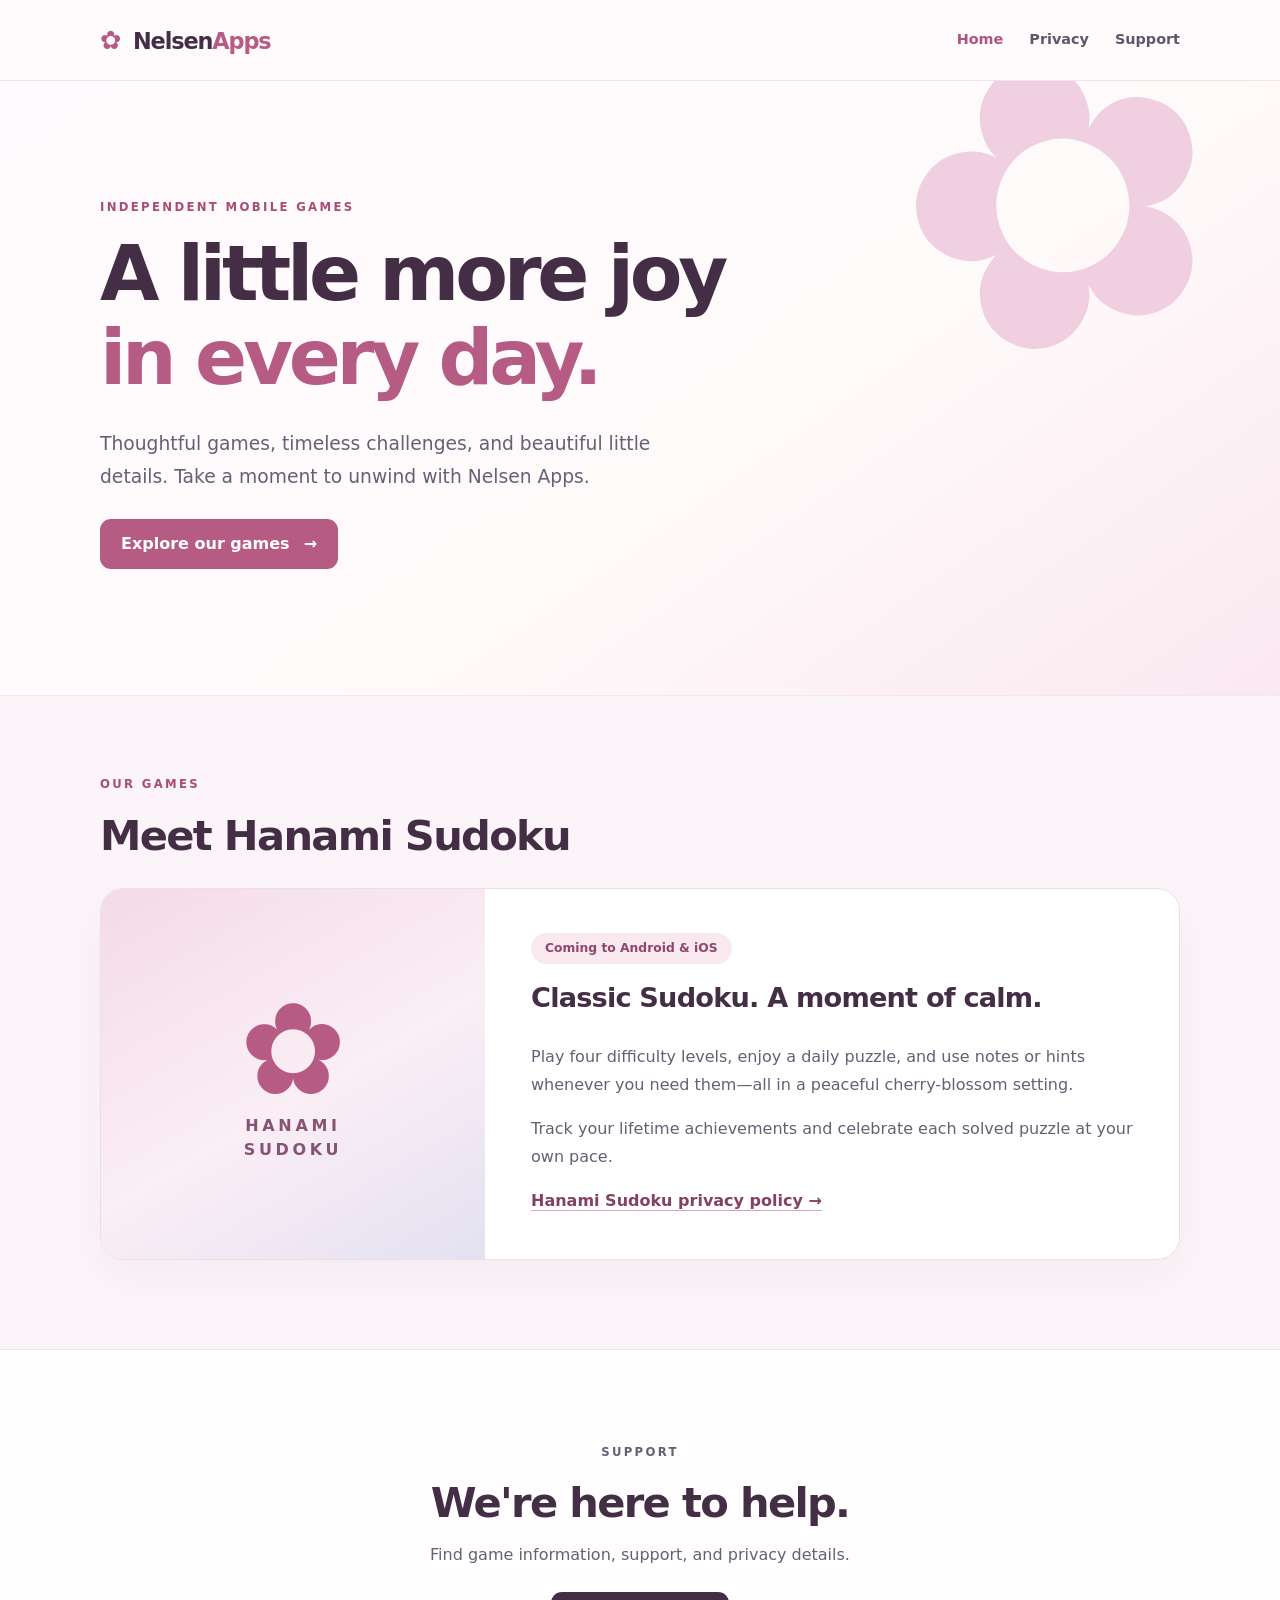
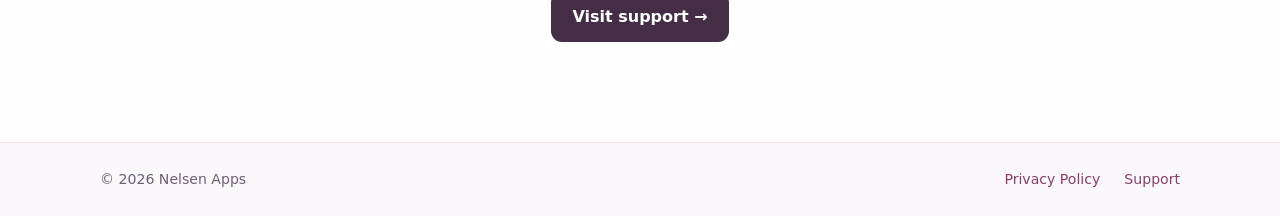
==== index.html @ 66e0f319 "site: publish Nelsen Apps homepage, Hanami privacy, support, and app-ads.txt" ====
<!doctype html>
<html lang="en"><head><meta charset="utf-8"><meta name="viewport" content="width=device-width,initial-scale=1"><meta name="theme-color" content="#442e46"><meta name="description" content="Nelsen Apps makes calm, thoughtful mobile games, including Hanami Sudoku."><title>Nelsen Apps | Thoughtful mobile games</title><link rel="stylesheet" href="/assets/styles.css"></head>
<body><a class="skip" href="#main">Skip to content</a><header class="top"><div class="wrap header"><a class="logo" href="/" aria-label="Nelsen Apps home"><span class="flower">✿</span> Nelsen<span>Apps</span></a><nav aria-label="Main"><a aria-current="page" href="/">Home</a><a  href="/privacy/">Privacy</a><a  href="/support/">Support</a></nav></div></header><main id="main"><section class="hero"><div class="wrap hero-inner"><p class="eyebrow">INDEPENDENT MOBILE GAMES</p><h1>A little more joy<br><em>in every day.</em></h1><p>Thoughtful games, timeless challenges, and beautiful little details. Take a moment to unwind with Nelsen Apps.</p><a class="button" href="#games">Explore our games <span aria-hidden="true">→</span></a><div class="decor" aria-hidden="true">✿</div></div></section>
<section class="games" id="games"><div class="wrap"><p class="eyebrow">OUR GAMES</p><h2>Meet Hanami Sudoku</h2><div class="game-card"><div class="art" aria-hidden="true"><span>✿</span><strong>HANAMI<br>SUDOKU</strong></div><div class="details"><span class="pill">Coming to Android &amp; iOS</span><h3>Classic Sudoku. A moment of calm.</h3><p>Play four difficulty levels, enjoy a daily puzzle, and use notes or hints whenever you need them—all in a peaceful cherry-blossom setting.</p><p>Track your lifetime achievements and celebrate each solved puzzle at your own pace.</p><a class="more" href="/privacy/">Hanami Sudoku privacy policy →</a></div></div></div></section>
<section class="contact-cta wrap"><p class="eyebrow">SUPPORT</p><h2>We're here to help.</h2><p>Find game information, support, and privacy details.</p><a class="button dark" href="/support/">Visit support →</a></section></main><footer class="footer"><div class="wrap foot"><span>© 2026 Nelsen Apps</span><div><a href="/privacy/">Privacy Policy</a><a href="/support/">Support</a></div></div></footer></body></html>
---- assets/styles.css ----
*{box-sizing:border-box}html{scroll-behavior:smooth}body{margin:0;color:#333241;background:#fffdfd;font-family:system-ui,-apple-system,"Segoe UI",sans-serif;line-height:1.75}a{color:#844164;text-underline-offset:3px}a:focus-visible{outline:3px solid #bb628a;outline-offset:4px}.wrap{width:min(1080px,calc(100% - 42px));margin:0 auto}.skip{position:absolute;top:-70px;left:12px;background:white;padding:8px;z-index:10}.skip:focus{top:10px}.top{border-bottom:1px solid #efe5eb;background:#fffbfd}.header{min-height:80px;display:flex;align-items:center;justify-content:space-between;gap:24px}.logo{font-weight:800;letter-spacing:-.05em;font-size:1.4rem;color:#442e46;text-decoration:none;white-space:nowrap}.logo span:last-child,.flower{color:#b65b84}.flower{margin-right:6px;font-size:1.6rem}nav{display:flex;gap:26px}nav a{text-decoration:none;color:#5e576a;font-weight:600;font-size:.9rem}nav a[aria-current],nav a:hover{color:#af5380}h1,h2,h3,p{margin-top:0}h1{font-size:clamp(2.7rem,6vw,5.2rem);letter-spacing:-.055em;line-height:1.09;color:#442e46;margin-bottom:28px}h1 em{font-style:normal;color:#b65b84}h2{color:#442e46;font-size:clamp(1.9rem,4vw,2.6rem);line-height:1.25;letter-spacing:-.04em;margin-bottom:26px}h3{font-size:1.7rem;color:#442e46;letter-spacing:-.03em;line-height:1.3}.eyebrow{font-size:.73rem;letter-spacing:.2em;color:#a94c76;font-weight:800;margin-bottom:15px}.hero{background:linear-gradient(145deg,#fffafd 0%,#fffafa 58%,#fae8f0 100%);overflow:hidden}.hero-inner{position:relative;isolation:isolate;padding:116px 0 126px;min-height:520px}.hero p:not(.eyebrow){max-width:565px;color:#646176;font-size:1.17rem}.button{display:inline-flex;gap:14px;align-items:center;padding:11px 21px;background:#b65b84;color:#fff;text-decoration:none;font-weight:700;border-radius:11px;margin-top:7px}.button:hover{background:#98466d;color:#fff}.button.dark{background:#442e46}.decor{position:absolute;top:-75px;right:-45px;z-index:-1;font-size:390px;line-height:1;color:#efcfe0;transform:rotate(-18deg)}.games{background:#fbf4f8;border-block:1px solid #f1e8ef;padding:78px 0 89px}.game-card{display:grid;grid-template-columns:minmax(220px,.83fr) 1.5fr;background:white;border-radius:23px;overflow:hidden;border:1px solid #ebdfe6;box-shadow:0 17px 39px #442e460a}.art{display:flex;flex-direction:column;justify-content:center;align-items:center;min-height:355px;background:linear-gradient(150deg,#f3dbe8,#fbeef5 55%,#e3e1f2);color:#855474}.art span{font-size:8rem;line-height:1;color:#b65b84}.art strong{letter-spacing:.23em;text-align:center;line-height:1.5}.details{padding:44px 46px}.details p,.contact-cta p{color:#636174}.pill{display:inline-block;background:#fae8f0;color:#8d466c;padding:5px 14px;border-radius:25px;font-weight:700;font-size:.77rem;margin-bottom:16px}.more{font-weight:700;text-decoration:none;border-bottom:1px solid #dba1bd}.contact-cta{text-align:center;padding:92px 0 100px}.contact-cta h2{margin-bottom:12px}.footer{background:#fcf7fb;border-top:1px solid #ebdfe6}.foot{display:flex;align-items:center;justify-content:space-between;gap:20px;padding:24px 0;color:#686174;font-size:.88rem}.foot div{display:flex;gap:24px}.foot a{text-decoration:none}.subpage{max-width:885px;padding-top:74px;padding-bottom:82px}.subpage h1{font-size:clamp(2.6rem,5vw,4.2rem);margin-bottom:14px}.subtitle{color:#6d6677;margin-bottom:39px}.content{background:white;border:1px solid #ebdfe6;border-radius:20px;padding:38px 45px;box-shadow:0 12px 33px #442e4608}.content h2{font-size:1.35rem;letter-spacing:-.02em;margin:32px 0 10px}.content h2:first-child{margin-top:0}.content p{color:#4c495a;margin-bottom:14px}.content a{overflow-wrap:anywhere}.back{margin:27px 0 0;font-weight:700}.support-card{margin-bottom:23px}.support-card h2{font-size:1.75rem}.fine{font-size:.87rem;color:#777082!important;margin-top:23px}@media(max-width:720px){.header{min-height:72px}.logo{font-size:1.11rem}.flower{font-size:1.35rem}nav{gap:13px}nav a{font-size:.82rem}.hero-inner{padding:83px 0 94px;min-height:440px}.decor{font-size:265px;right:-150px;top:15px}.games{padding:60px 0 75px}.game-card{grid-template-columns:1fr}.art{min-height:210px}.art span{font-size:5rem}.details{padding:30px 26px}.subpage{padding-top:46px}.content{padding:24px 23px}.foot{flex-direction:column;align-items:flex-start;gap:11px}}@media(prefers-reduced-motion:reduce){html{scroll-behavior:auto}}
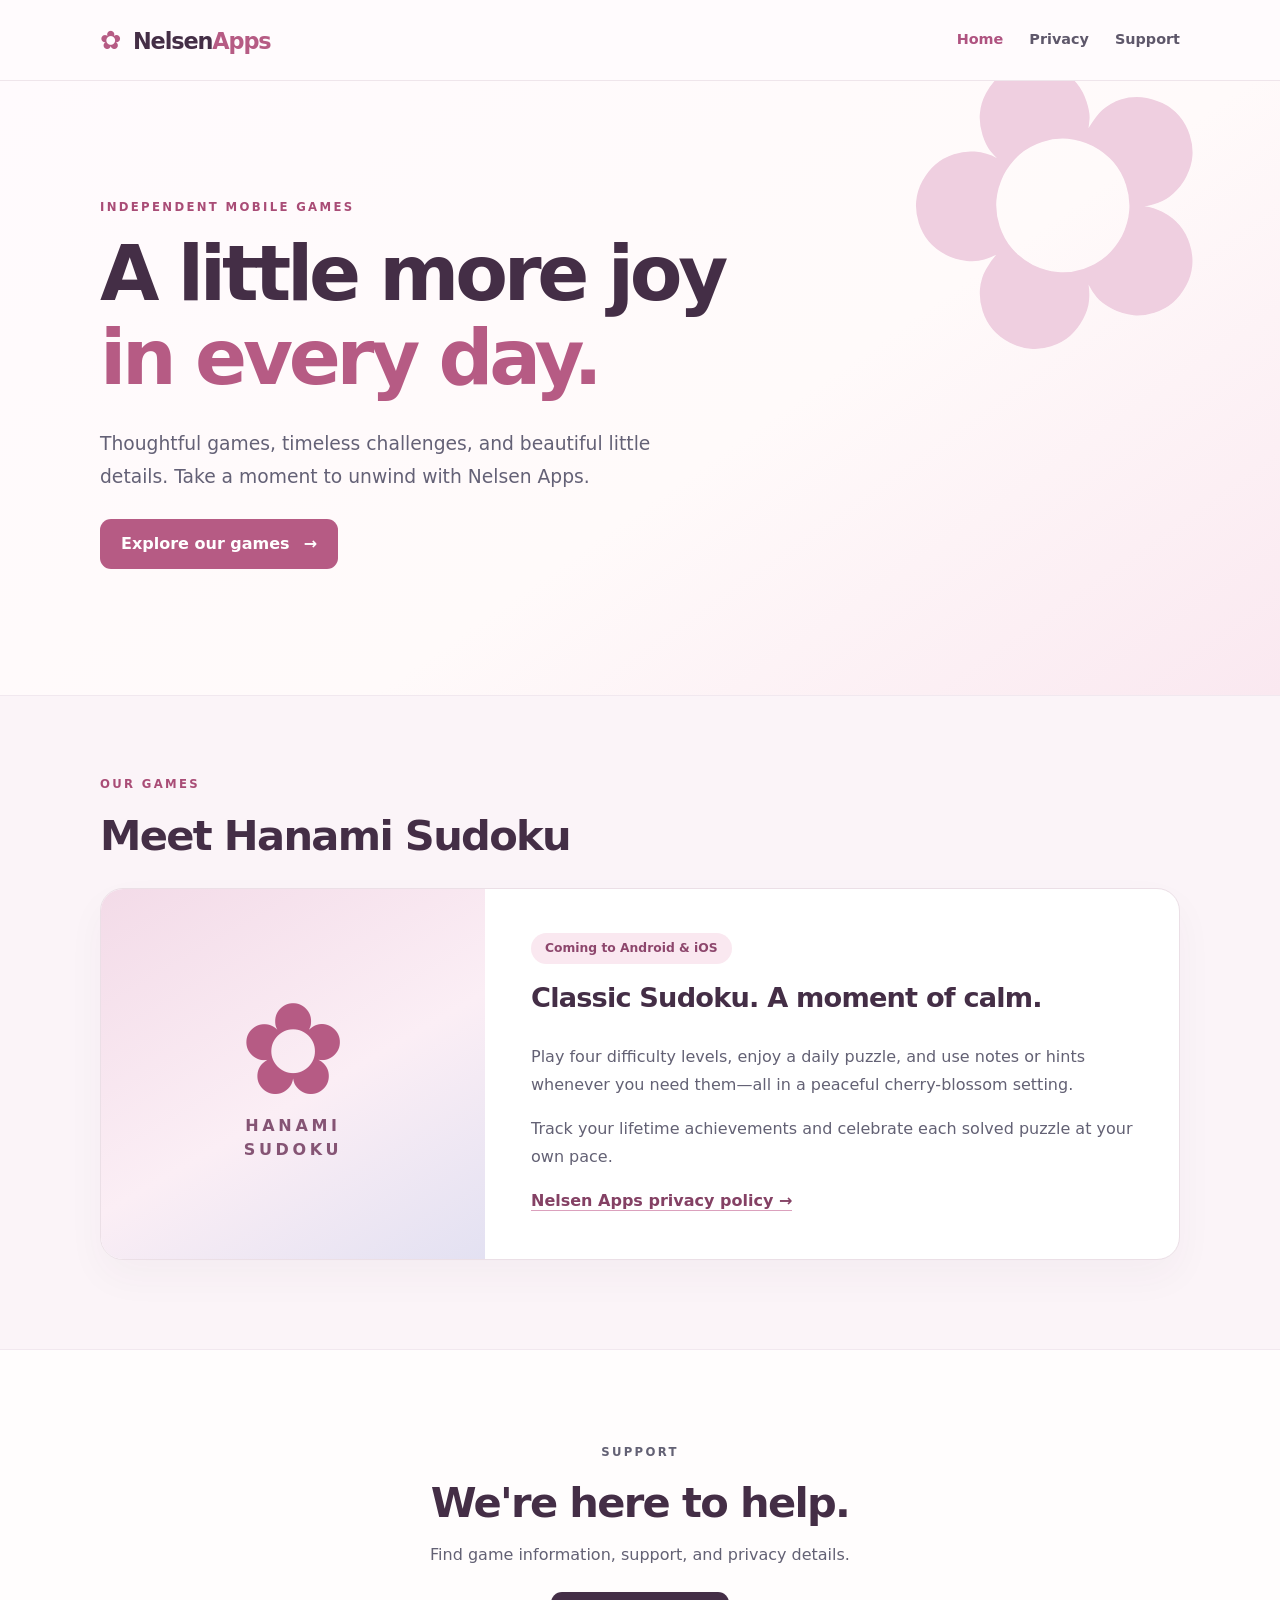
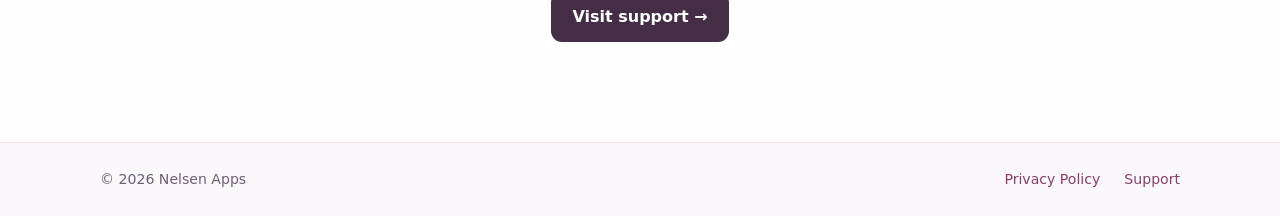
==== commit 70de4201: "site: generalize privacy policy across Nelsen Apps with per-game disclosures" ====
--- a/index.html
+++ b/index.html
@@ -1,5 +1,5 @@
 <!doctype html>
 <html lang="en"><head><meta charset="utf-8"><meta name="viewport" content="width=device-width,initial-scale=1"><meta name="theme-color" content="#442e46"><meta name="description" content="Nelsen Apps makes calm, thoughtful mobile games, including Hanami Sudoku."><title>Nelsen Apps | Thoughtful mobile games</title><link rel="stylesheet" href="/assets/styles.css"></head>
 <body><a class="skip" href="#main">Skip to content</a><header class="top"><div class="wrap header"><a class="logo" href="/" aria-label="Nelsen Apps home"><span class="flower">✿</span> Nelsen<span>Apps</span></a><nav aria-label="Main"><a aria-current="page" href="/">Home</a><a  href="/privacy/">Privacy</a><a  href="/support/">Support</a></nav></div></header><main id="main"><section class="hero"><div class="wrap hero-inner"><p class="eyebrow">INDEPENDENT MOBILE GAMES</p><h1>A little more joy<br><em>in every day.</em></h1><p>Thoughtful games, timeless challenges, and beautiful little details. Take a moment to unwind with Nelsen Apps.</p><a class="button" href="#games">Explore our games <span aria-hidden="true">→</span></a><div class="decor" aria-hidden="true">✿</div></div></section>
-<section class="games" id="games"><div class="wrap"><p class="eyebrow">OUR GAMES</p><h2>Meet Hanami Sudoku</h2><div class="game-card"><div class="art" aria-hidden="true"><span>✿</span><strong>HANAMI<br>SUDOKU</strong></div><div class="details"><span class="pill">Coming to Android &amp; iOS</span><h3>Classic Sudoku. A moment of calm.</h3><p>Play four difficulty levels, enjoy a daily puzzle, and use notes or hints whenever you need them—all in a peaceful cherry-blossom setting.</p><p>Track your lifetime achievements and celebrate each solved puzzle at your own pace.</p><a class="more" href="/privacy/">Hanami Sudoku privacy policy →</a></div></div></div></section>
+<section class="games" id="games"><div class="wrap"><p class="eyebrow">OUR GAMES</p><h2>Meet Hanami Sudoku</h2><div class="game-card"><div class="art" aria-hidden="true"><span>✿</span><strong>HANAMI<br>SUDOKU</strong></div><div class="details"><span class="pill">Coming to Android &amp; iOS</span><h3>Classic Sudoku. A moment of calm.</h3><p>Play four difficulty levels, enjoy a daily puzzle, and use notes or hints whenever you need them—all in a peaceful cherry-blossom setting.</p><p>Track your lifetime achievements and celebrate each solved puzzle at your own pace.</p><a class="more" href="/privacy/">Nelsen Apps privacy policy →</a></div></div></div></section>
 <section class="contact-cta wrap"><p class="eyebrow">SUPPORT</p><h2>We're here to help.</h2><p>Find game information, support, and privacy details.</p><a class="button dark" href="/support/">Visit support →</a></section></main><footer class="footer"><div class="wrap foot"><span>© 2026 Nelsen Apps</span><div><a href="/privacy/">Privacy Policy</a><a href="/support/">Support</a></div></div></footer></body></html>
